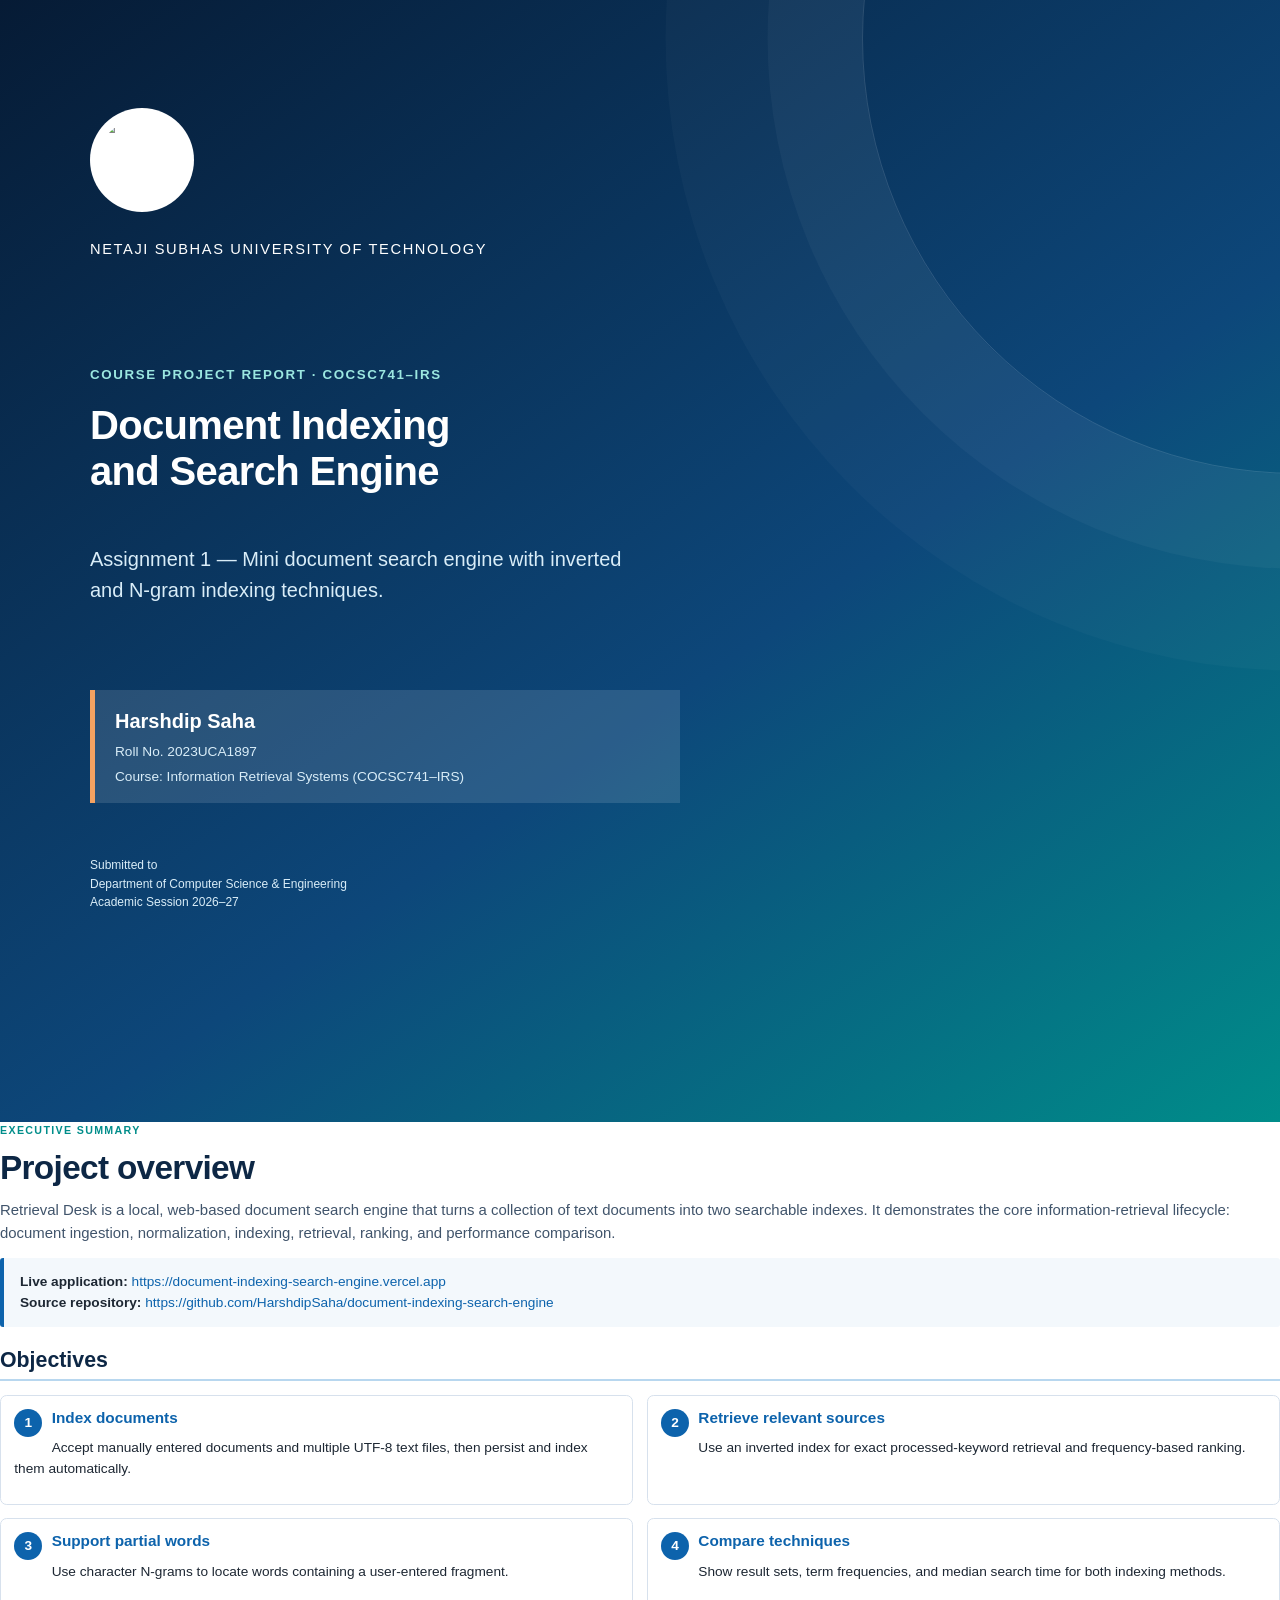
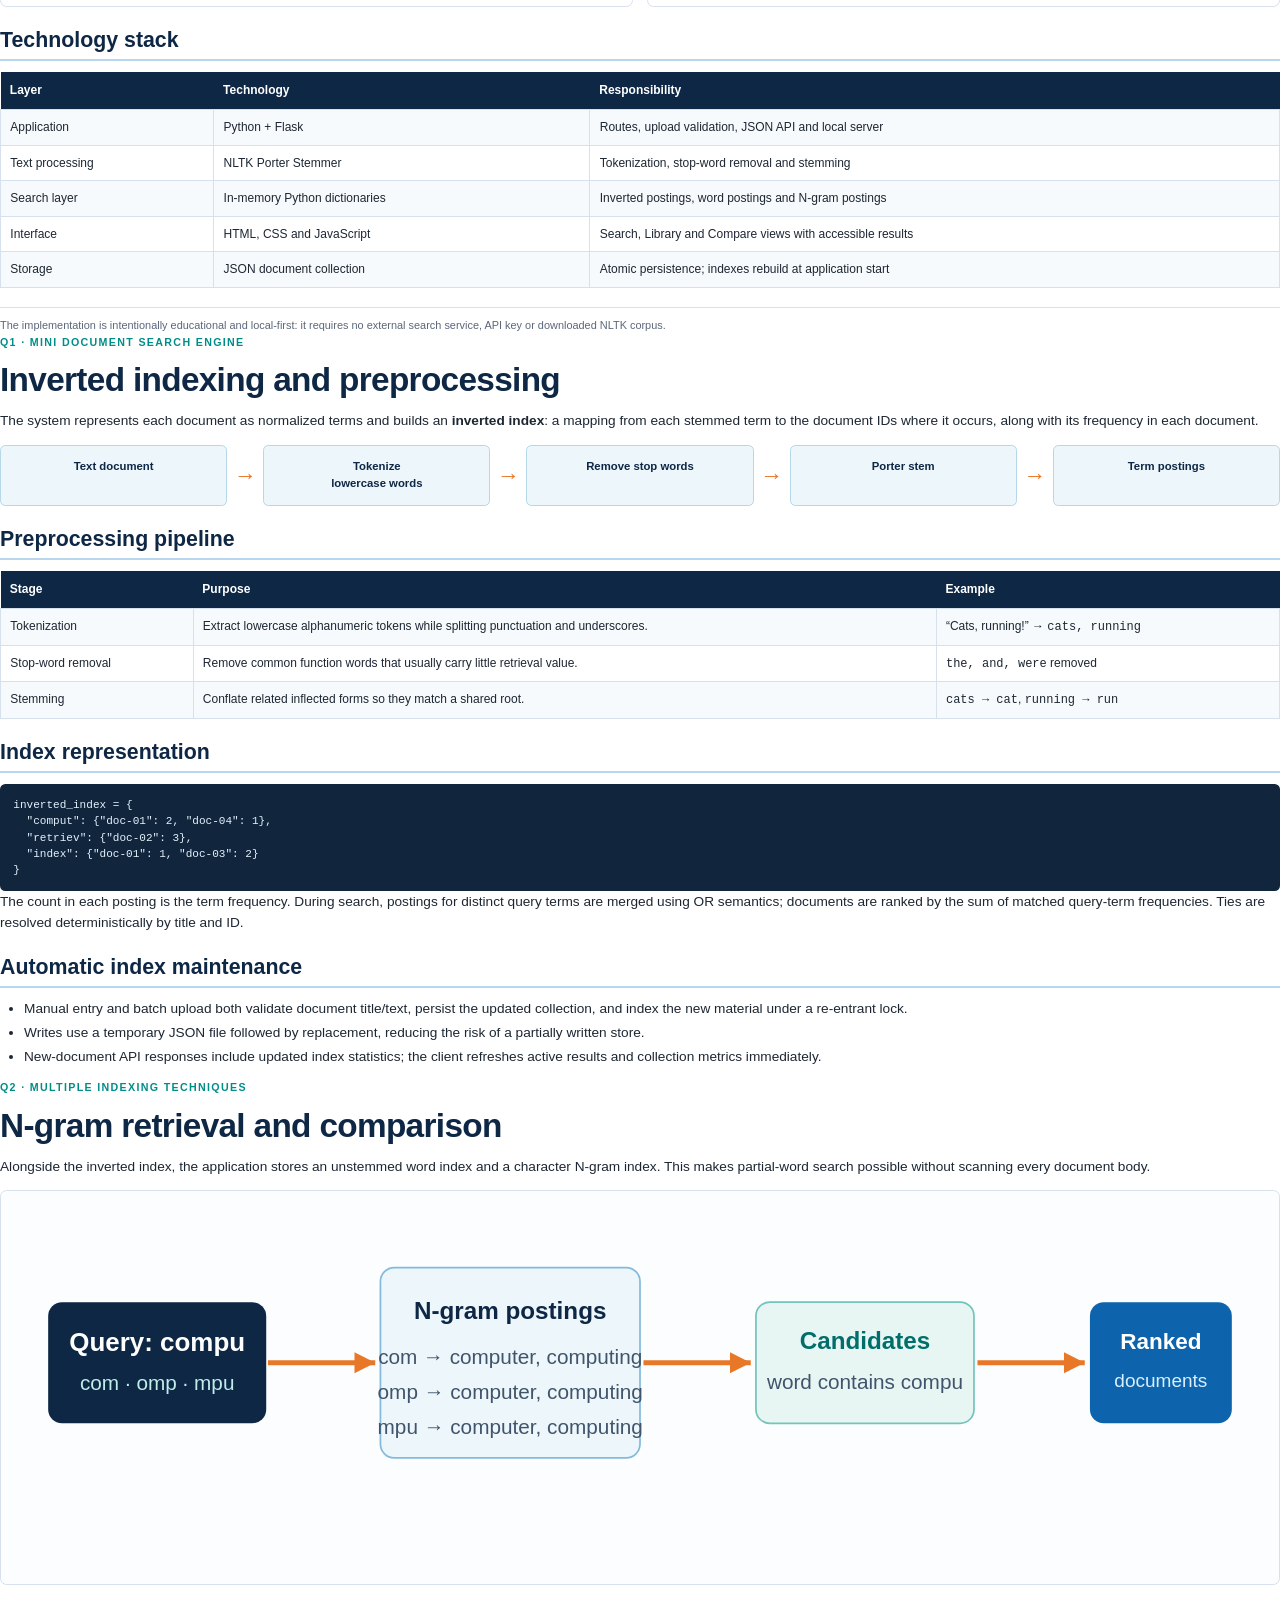
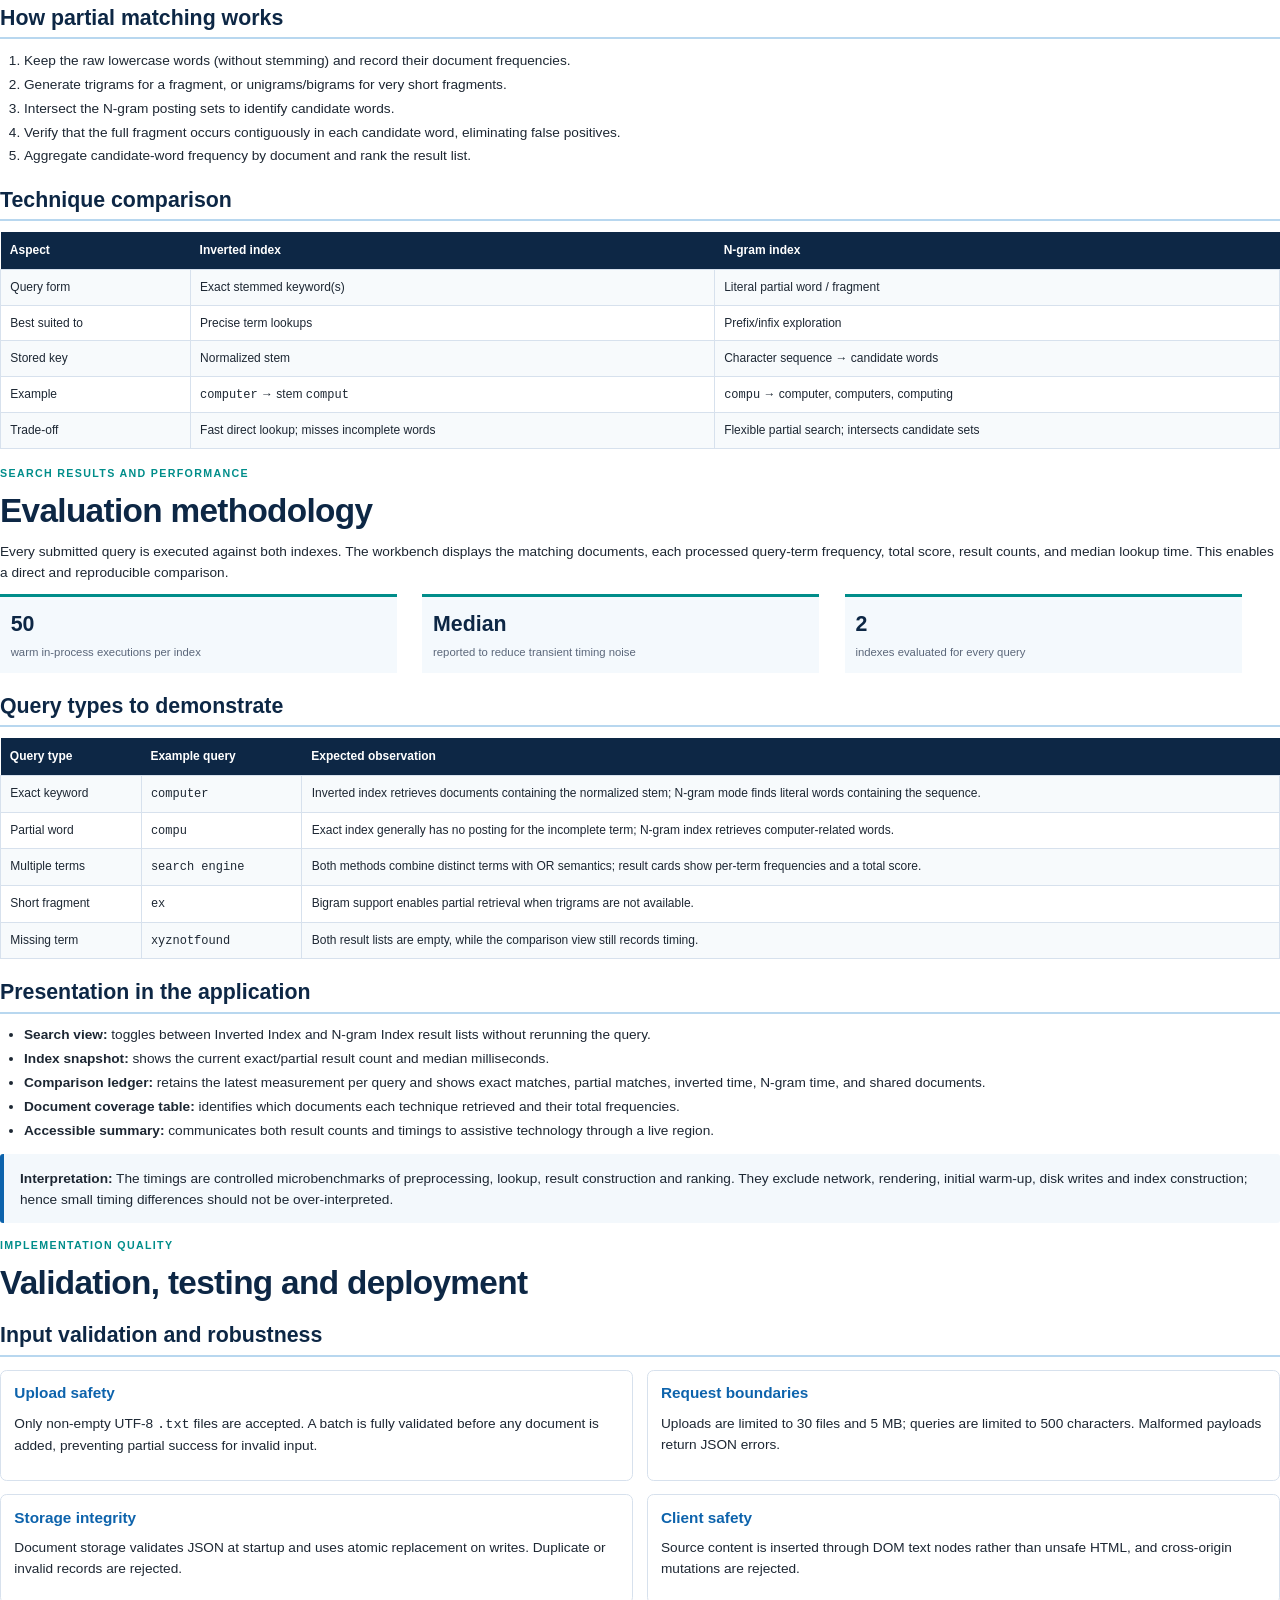
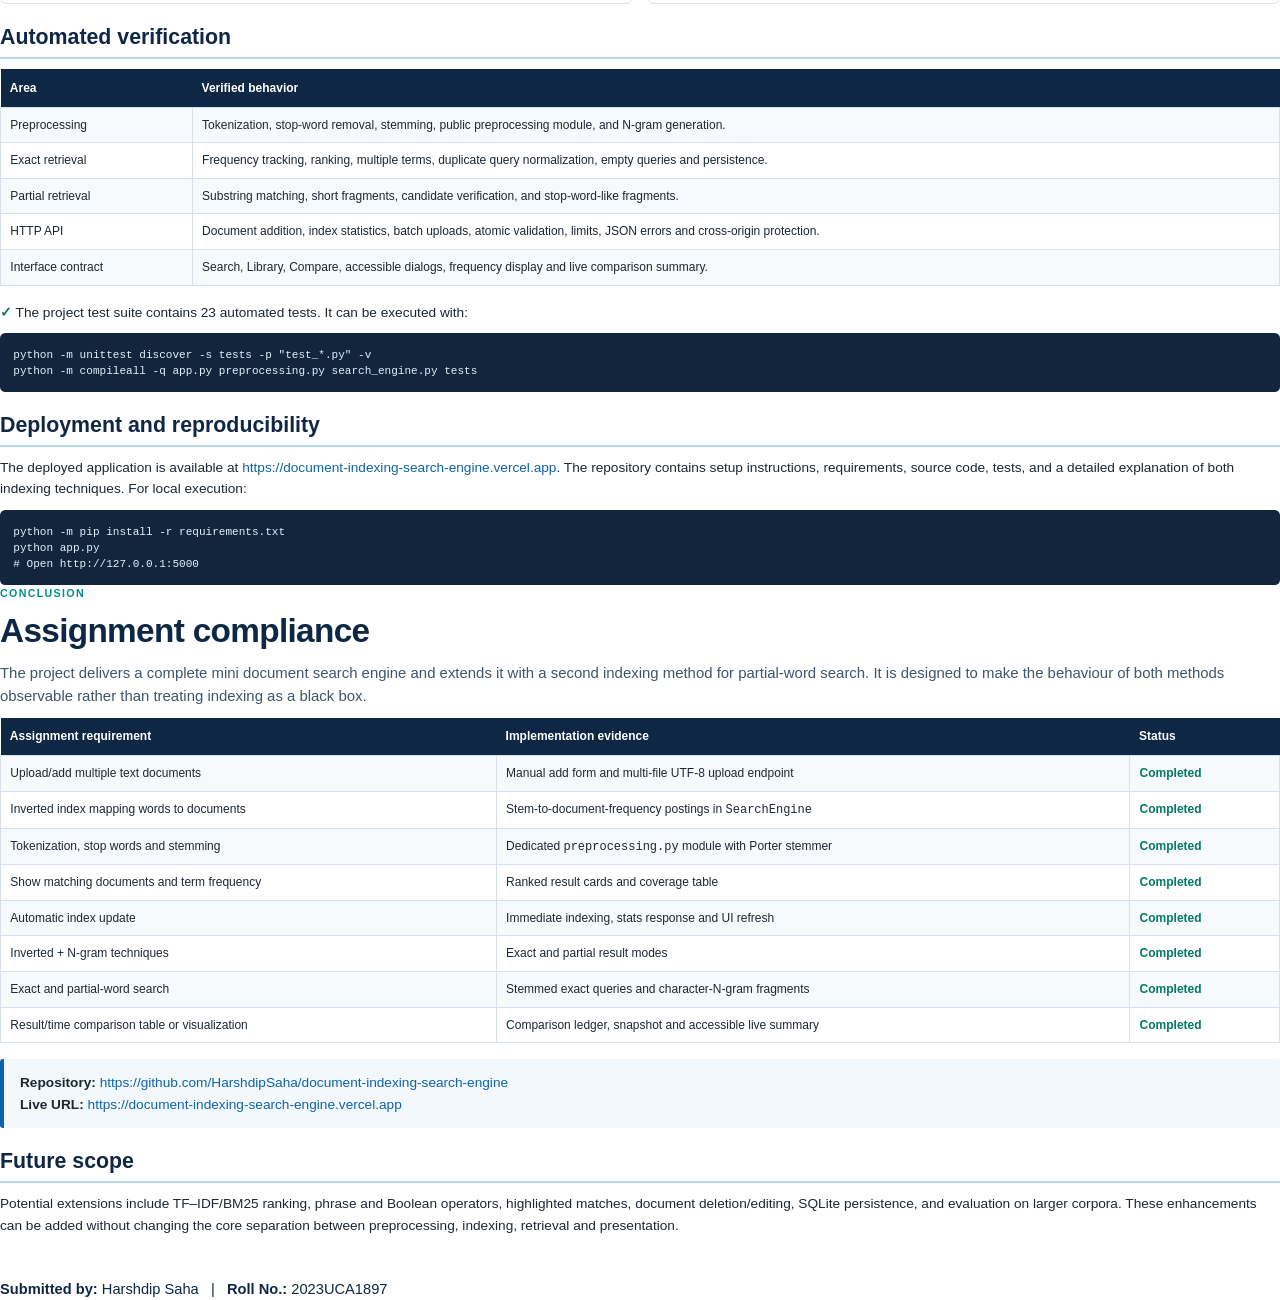
==== reports/assignment_1_report.html @ c63e327a "docs: add Assignment 1 submission report" ====
<!doctype html>
<html lang="en">
<head>
  <meta charset="utf-8">
  <title>Assignment 1 — Document Indexing and Search Engine</title>
  <style>
    @page { size: A4; margin: 17mm 16mm 16mm; @bottom-center { content: "COCSC741 — Information Retrieval Systems   |   " counter(page); color: #5b677a; font: 8pt Arial, sans-serif; } }
    @page cover { margin: 0; @bottom-center { content: "Netaji Subhas University of Technology"; color: white; font: 8pt Arial, sans-serif; } }
    :root { --navy:#0d2745; --blue:#0d63ac; --teal:#008d8a; --ink:#1d2733; --muted:#5b677a; --line:#d7e1ed; --pale:#f3f8fc; --accent:#e87828; }
    * { box-sizing:border-box; }
    body { color:var(--ink); font:10.25pt/1.55 Arial, Helvetica, sans-serif; margin:0; }
    h1,h2,h3 { color:var(--navy); line-height:1.15; margin:0 0 8pt; }
    h1 { font-size:25pt; letter-spacing:-.5pt; } h2 { font-size:16pt; margin-top:16pt; border-bottom:2px solid #b8d7ef; padding-bottom:5pt; } h3 { font-size:11.5pt; margin-top:11pt; }
    p { margin:0 0 8pt; } ul,ol { margin:4pt 0 9pt 18pt; padding:0; } li { margin:2pt 0; }
    .cover { page:cover; height:1122px; padding:0; background:linear-gradient(145deg,#061b35 0%,#0d477a 58%,#008d8a 100%); color:white; position:relative; overflow:hidden; }
    .cover:after { content:""; position:absolute; width:230mm; height:230mm; right:-120mm; top:-105mm; border:1px solid rgba(255,255,255,.14); border-radius:50%; box-shadow:0 0 0 25mm rgba(255,255,255,.035),0 0 0 52mm rgba(255,255,255,.025); }
    .cover-logo { width:104px; height:104px; object-fit:contain; background:white; padding:9px; border-radius:50%; position:absolute; top:108px; left:90px; z-index:1; }
    .inst { font-size:11pt; letter-spacing:1.2pt; position:absolute; top:238px; left:90px; z-index:1; }
    .cover-kicker { color:#9be7e0; font-weight:bold; letter-spacing:1.2pt; font-size:10pt; position:absolute; top:365px; left:90px; z-index:1; }
    .cover h1 { color:white; font-size:30pt; max-width:560px; position:absolute; top:402px; left:90px; z-index:1; }
    .cover .sub { font-size:15pt; color:#d9edf8; max-width:560px; position:absolute; top:544px; left:90px; z-index:1; }
    .student { position:absolute; top:690px; left:90px; width:590px; padding:12pt 15pt; background:rgba(255,255,255,.12); border-left:4pt solid #f4a261; z-index:1; }
    .student strong { display:block; font-size:15pt; } .student span { display:block; margin-top:3pt; color:#d9edf8; }
    .meta { position:absolute; top:856px; left:90px; color:#d9edf8; font-size:9pt; z-index:1; }
    .page-break { break-before:page; }
    .lead { font-size:11.2pt; color:#40546b; } .tag { color:var(--teal); font-size:8pt; font-weight:bold; letter-spacing:1pt; text-transform:uppercase; }
    .callout { background:var(--pale); border-left:4px solid var(--blue); border-radius:3px; padding:10pt 12pt; margin:10pt 0; }
    .grid { display:grid; grid-template-columns:repeat(2,1fr); gap:10pt; margin:10pt 0; }
    .card { border:1px solid var(--line); border-radius:5pt; padding:10pt; background:#fff; }
    .card h3 { margin-top:0; color:var(--blue); } .num { float:left; color:#fff; background:var(--blue); width:21pt; height:21pt; text-align:center; border-radius:50%; font-weight:bold; margin:0 7pt 3pt 0; line-height:21pt; }
    table { width:100%; border-collapse:collapse; margin:8pt 0 12pt; font-size:9pt; } th { background:var(--navy); color:white; padding:7pt; text-align:left; } td { padding:6pt 7pt; border:1px solid var(--line); vertical-align:top; } tr:nth-child(even) td { background:#f7fafc; }
    .flow { display:flex; align-items:stretch; gap:5pt; margin:10pt 0 14pt; font-size:8.5pt; text-align:center; } .flow .node { flex:1; background:#edf6fb; border:1px solid #b6d7e8; border-radius:4pt; padding:9pt 5pt; color:var(--navy); font-weight:bold; } .flow .arrow { align-self:center; color:var(--accent); font-size:17pt; font-weight:bold; }
    .diagram { border:1px solid var(--line); background:#fbfdff; border-radius:5pt; padding:12pt; margin:10pt 0; }
    .code { font:8.3pt/1.45 "Courier New", monospace; background:#11253d; color:#e4f1fc; border-radius:4pt; padding:10pt; white-space:pre-wrap; }
    .metric { display:inline-block; width:31%; margin-right:2%; vertical-align:top; background:#f4f9fd; border-top:3px solid var(--teal); padding:8pt; min-height:48pt; } .metric strong { display:block; color:var(--navy); font-size:16pt; } .metric span { color:var(--muted); font-size:8.5pt; }
    .link { color:var(--blue); overflow-wrap:anywhere; } .small { font-size:8.4pt; color:var(--muted); }
    .check { color:#007b65; font-weight:bold; } .footer-note { margin-top:14pt; padding-top:7pt; border-top:1px solid var(--line); font-size:8.2pt; color:var(--muted); }
  </style>
</head>
<body>
  <section class="cover">
    <img class="cover-logo" src="file:///H:/btp1/BTP-Report/assets/NSUT_logo.png" alt="NSUT logo">
    <div class="inst">NETAJI SUBHAS UNIVERSITY OF TECHNOLOGY</div>
    <div class="cover-kicker">COURSE PROJECT REPORT · COCSC741–IRS</div>
    <h1>Document Indexing<br>and Search Engine</h1>
    <p class="sub">Assignment 1 — Mini document search engine with inverted and N-gram indexing techniques.</p>
    <div class="student"><strong>Harshdip Saha</strong><span>Roll No. 2023UCA1897</span><span>Course: Information Retrieval Systems (COCSC741–IRS)</span></div>
    <div class="meta">Submitted to<br>Department of Computer Science & Engineering<br>Academic Session 2026–27</div>
  </section>

  <section class="page-break">
    <p class="tag">Executive summary</p><h1>Project overview</h1>
    <p class="lead">Retrieval Desk is a local, web-based document search engine that turns a collection of text documents into two searchable indexes. It demonstrates the core information-retrieval lifecycle: document ingestion, normalization, indexing, retrieval, ranking, and performance comparison.</p>
    <div class="callout"><strong>Live application:</strong> <span class="link">https://document-indexing-search-engine.vercel.app</span><br><strong>Source repository:</strong> <span class="link">https://github.com/HarshdipSaha/document-indexing-search-engine</span></div>
    <h2>Objectives</h2>
    <div class="grid"><div class="card"><span class="num">1</span><h3>Index documents</h3><p>Accept manually entered documents and multiple UTF-8 text files, then persist and index them automatically.</p></div><div class="card"><span class="num">2</span><h3>Retrieve relevant sources</h3><p>Use an inverted index for exact processed-keyword retrieval and frequency-based ranking.</p></div><div class="card"><span class="num">3</span><h3>Support partial words</h3><p>Use character N-grams to locate words containing a user-entered fragment.</p></div><div class="card"><span class="num">4</span><h3>Compare techniques</h3><p>Show result sets, term frequencies, and median search time for both indexing methods.</p></div></div>
    <h2>Technology stack</h2>
    <table><tr><th>Layer</th><th>Technology</th><th>Responsibility</th></tr><tr><td>Application</td><td>Python + Flask</td><td>Routes, upload validation, JSON API and local server</td></tr><tr><td>Text processing</td><td>NLTK Porter Stemmer</td><td>Tokenization, stop-word removal and stemming</td></tr><tr><td>Search layer</td><td>In-memory Python dictionaries</td><td>Inverted postings, word postings and N-gram postings</td></tr><tr><td>Interface</td><td>HTML, CSS and JavaScript</td><td>Search, Library and Compare views with accessible results</td></tr><tr><td>Storage</td><td>JSON document collection</td><td>Atomic persistence; indexes rebuild at application start</td></tr></table>
    <div class="footer-note">The implementation is intentionally educational and local-first: it requires no external search service, API key or downloaded NLTK corpus.</div>
  </section>

  <section class="page-break">
    <p class="tag">Q1 · Mini Document Search Engine</p><h1>Inverted indexing and preprocessing</h1>
    <p>The system represents each document as normalized terms and builds an <strong>inverted index</strong>: a mapping from each stemmed term to the document IDs where it occurs, along with its frequency in each document.</p>
    <div class="flow"><div class="node">Text document</div><div class="arrow">→</div><div class="node">Tokenize<br>lowercase words</div><div class="arrow">→</div><div class="node">Remove stop words</div><div class="arrow">→</div><div class="node">Porter stem</div><div class="arrow">→</div><div class="node">Term postings</div></div>
    <h2>Preprocessing pipeline</h2>
    <table><tr><th>Stage</th><th>Purpose</th><th>Example</th></tr><tr><td>Tokenization</td><td>Extract lowercase alphanumeric tokens while splitting punctuation and underscores.</td><td>“Cats, running!” → <code>cats, running</code></td></tr><tr><td>Stop-word removal</td><td>Remove common function words that usually carry little retrieval value.</td><td><code>the, and, were</code> removed</td></tr><tr><td>Stemming</td><td>Conflate related inflected forms so they match a shared root.</td><td><code>cats → cat</code>, <code>running → run</code></td></tr></table>
    <h2>Index representation</h2>
    <div class="code">inverted_index = {
  "comput": {"doc-01": 2, "doc-04": 1},
  "retriev": {"doc-02": 3},
  "index": {"doc-01": 1, "doc-03": 2}
}</div>
    <p>The count in each posting is the term frequency. During search, postings for distinct query terms are merged using OR semantics; documents are ranked by the sum of matched query-term frequencies. Ties are resolved deterministically by title and ID.</p>
    <h2>Automatic index maintenance</h2>
    <ul><li>Manual entry and batch upload both validate document title/text, persist the updated collection, and index the new material under a re-entrant lock.</li><li>Writes use a temporary JSON file followed by replacement, reducing the risk of a partially written store.</li><li>New-document API responses include updated index statistics; the client refreshes active results and collection metrics immediately.</li></ul>
  </section>

  <section class="page-break">
    <p class="tag">Q2 · Multiple indexing techniques</p><h1>N-gram retrieval and comparison</h1>
    <p>Alongside the inverted index, the application stores an unstemmed word index and a character N-gram index. This makes partial-word search possible without scanning every document body.</p>
    <div class="diagram"><svg viewBox="0 0 720 205" width="100%" aria-label="N-gram index diagram"><rect x="18" y="55" width="126" height="70" rx="8" fill="#0d2745"/><text x="81" y="83" fill="white" text-anchor="middle" font-family="Arial" font-size="15" font-weight="bold">Query: compu</text><text x="81" y="106" fill="#bfeee9" text-anchor="middle" font-family="Arial" font-size="12">com · omp · mpu</text><path d="M145 90 H207" stroke="#e87828" stroke-width="3"/><polygon points="207,90 195,84 195,96" fill="#e87828"/><rect x="210" y="35" width="150" height="110" rx="8" fill="#edf6fb" stroke="#84badb"/><text x="285" y="65" fill="#0d2745" text-anchor="middle" font-family="Arial" font-size="14" font-weight="bold">N-gram postings</text><text x="285" y="91" fill="#40546b" text-anchor="middle" font-family="Arial" font-size="12">com → computer, computing</text><text x="285" y="111" fill="#40546b" text-anchor="middle" font-family="Arial" font-size="12">omp → computer, computing</text><text x="285" y="131" fill="#40546b" text-anchor="middle" font-family="Arial" font-size="12">mpu → computer, computing</text><path d="M362 90 H424" stroke="#e87828" stroke-width="3"/><polygon points="424,90 412,84 412,96" fill="#e87828"/><rect x="427" y="55" width="126" height="70" rx="8" fill="#e8f6f3" stroke="#74c4bb"/><text x="490" y="82" fill="#006f6c" text-anchor="middle" font-family="Arial" font-size="14" font-weight="bold">Candidates</text><text x="490" y="105" fill="#40546b" text-anchor="middle" font-family="Arial" font-size="12">word contains compu</text><path d="M555 90 H617" stroke="#e87828" stroke-width="3"/><polygon points="617,90 605,84 605,96" fill="#e87828"/><rect x="620" y="55" width="82" height="70" rx="8" fill="#0d63ac"/><text x="661" y="82" fill="white" text-anchor="middle" font-family="Arial" font-size="13" font-weight="bold">Ranked</text><text x="661" y="104" fill="#d8efff" text-anchor="middle" font-family="Arial" font-size="11">documents</text></svg></div>
    <h2>How partial matching works</h2>
    <ol><li>Keep the raw lowercase words (without stemming) and record their document frequencies.</li><li>Generate trigrams for a fragment, or unigrams/bigrams for very short fragments.</li><li>Intersect the N-gram posting sets to identify candidate words.</li><li>Verify that the full fragment occurs contiguously in each candidate word, eliminating false positives.</li><li>Aggregate candidate-word frequency by document and rank the result list.</li></ol>
    <h2>Technique comparison</h2>
    <table><tr><th>Aspect</th><th>Inverted index</th><th>N-gram index</th></tr><tr><td>Query form</td><td>Exact stemmed keyword(s)</td><td>Literal partial word / fragment</td></tr><tr><td>Best suited to</td><td>Precise term lookups</td><td>Prefix/infix exploration</td></tr><tr><td>Stored key</td><td>Normalized stem</td><td>Character sequence → candidate words</td></tr><tr><td>Example</td><td><code>computer</code> → stem <code>comput</code></td><td><code>compu</code> → computer, computers, computing</td></tr><tr><td>Trade-off</td><td>Fast direct lookup; misses incomplete words</td><td>Flexible partial search; intersects candidate sets</td></tr></table>
  </section>

  <section class="page-break">
    <p class="tag">Search results and performance</p><h1>Evaluation methodology</h1>
    <p>Every submitted query is executed against both indexes. The workbench displays the matching documents, each processed query-term frequency, total score, result counts, and median lookup time. This enables a direct and reproducible comparison.</p>
    <div class="metric"><strong>50</strong><span>warm in-process executions per index</span></div><div class="metric"><strong>Median</strong><span>reported to reduce transient timing noise</span></div><div class="metric"><strong>2</strong><span>indexes evaluated for every query</span></div>
    <h2>Query types to demonstrate</h2>
    <table><tr><th>Query type</th><th>Example query</th><th>Expected observation</th></tr><tr><td>Exact keyword</td><td><code>computer</code></td><td>Inverted index retrieves documents containing the normalized stem; N-gram mode finds literal words containing the sequence.</td></tr><tr><td>Partial word</td><td><code>compu</code></td><td>Exact index generally has no posting for the incomplete term; N-gram index retrieves computer-related words.</td></tr><tr><td>Multiple terms</td><td><code>search engine</code></td><td>Both methods combine distinct terms with OR semantics; result cards show per-term frequencies and a total score.</td></tr><tr><td>Short fragment</td><td><code>ex</code></td><td>Bigram support enables partial retrieval when trigrams are not available.</td></tr><tr><td>Missing term</td><td><code>xyznotfound</code></td><td>Both result lists are empty, while the comparison view still records timing.</td></tr></table>
    <h2>Presentation in the application</h2>
    <ul><li><strong>Search view:</strong> toggles between Inverted Index and N-gram Index result lists without rerunning the query.</li><li><strong>Index snapshot:</strong> shows the current exact/partial result count and median milliseconds.</li><li><strong>Comparison ledger:</strong> retains the latest measurement per query and shows exact matches, partial matches, inverted time, N-gram time, and shared documents.</li><li><strong>Document coverage table:</strong> identifies which documents each technique retrieved and their total frequencies.</li><li><strong>Accessible summary:</strong> communicates both result counts and timings to assistive technology through a live region.</li></ul>
    <div class="callout"><strong>Interpretation:</strong> The timings are controlled microbenchmarks of preprocessing, lookup, result construction and ranking. They exclude network, rendering, initial warm-up, disk writes and index construction; hence small timing differences should not be over-interpreted.</div>
  </section>

  <section class="page-break">
    <p class="tag">Implementation quality</p><h1>Validation, testing and deployment</h1>
    <h2>Input validation and robustness</h2>
    <div class="grid"><div class="card"><h3>Upload safety</h3><p>Only non-empty UTF-8 <code>.txt</code> files are accepted. A batch is fully validated before any document is added, preventing partial success for invalid input.</p></div><div class="card"><h3>Request boundaries</h3><p>Uploads are limited to 30 files and 5 MB; queries are limited to 500 characters. Malformed payloads return JSON errors.</p></div><div class="card"><h3>Storage integrity</h3><p>Document storage validates JSON at startup and uses atomic replacement on writes. Duplicate or invalid records are rejected.</p></div><div class="card"><h3>Client safety</h3><p>Source content is inserted through DOM text nodes rather than unsafe HTML, and cross-origin mutations are rejected.</p></div></div>
    <h2>Automated verification</h2>
    <table><tr><th>Area</th><th>Verified behavior</th></tr><tr><td>Preprocessing</td><td>Tokenization, stop-word removal, stemming, public preprocessing module, and N-gram generation.</td></tr><tr><td>Exact retrieval</td><td>Frequency tracking, ranking, multiple terms, duplicate query normalization, empty queries and persistence.</td></tr><tr><td>Partial retrieval</td><td>Substring matching, short fragments, candidate verification, and stop-word-like fragments.</td></tr><tr><td>HTTP API</td><td>Document addition, index statistics, batch uploads, atomic validation, limits, JSON errors and cross-origin protection.</td></tr><tr><td>Interface contract</td><td>Search, Library, Compare, accessible dialogs, frequency display and live comparison summary.</td></tr></table>
    <p><span class="check">✓</span> The project test suite contains 23 automated tests. It can be executed with:</p>
    <div class="code">python -m unittest discover -s tests -p "test_*.py" -v
python -m compileall -q app.py preprocessing.py search_engine.py tests</div>
    <h2>Deployment and reproducibility</h2>
    <p>The deployed application is available at <span class="link">https://document-indexing-search-engine.vercel.app</span>. The repository contains setup instructions, requirements, source code, tests, and a detailed explanation of both indexing techniques. For local execution:</p>
    <div class="code">python -m pip install -r requirements.txt
python app.py
# Open http://127.0.0.1:5000</div>
  </section>

  <section class="page-break">
    <p class="tag">Conclusion</p><h1>Assignment compliance</h1>
    <p class="lead">The project delivers a complete mini document search engine and extends it with a second indexing method for partial-word search. It is designed to make the behaviour of both methods observable rather than treating indexing as a black box.</p>
    <table><tr><th>Assignment requirement</th><th>Implementation evidence</th><th>Status</th></tr><tr><td>Upload/add multiple text documents</td><td>Manual add form and multi-file UTF-8 upload endpoint</td><td class="check">Completed</td></tr><tr><td>Inverted index mapping words to documents</td><td>Stem-to-document-frequency postings in <code>SearchEngine</code></td><td class="check">Completed</td></tr><tr><td>Tokenization, stop words and stemming</td><td>Dedicated <code>preprocessing.py</code> module with Porter stemmer</td><td class="check">Completed</td></tr><tr><td>Show matching documents and term frequency</td><td>Ranked result cards and coverage table</td><td class="check">Completed</td></tr><tr><td>Automatic index update</td><td>Immediate indexing, stats response and UI refresh</td><td class="check">Completed</td></tr><tr><td>Inverted + N-gram techniques</td><td>Exact and partial result modes</td><td class="check">Completed</td></tr><tr><td>Exact and partial-word search</td><td>Stemmed exact queries and character-N-gram fragments</td><td class="check">Completed</td></tr><tr><td>Result/time comparison table or visualization</td><td>Comparison ledger, snapshot and accessible live summary</td><td class="check">Completed</td></tr></table>
    <div class="callout"><strong>Repository:</strong> <span class="link">https://github.com/HarshdipSaha/document-indexing-search-engine</span><br><strong>Live URL:</strong> <span class="link">https://document-indexing-search-engine.vercel.app</span></div>
    <h2>Future scope</h2><p>Potential extensions include TF–IDF/BM25 ranking, phrase and Boolean operators, highlighted matches, document deletion/editing, SQLite persistence, and evaluation on larger corpora. These enhancements can be added without changing the core separation between preprocessing, indexing, retrieval and presentation.</p>
    <p style="margin-top:32pt; font-size:11pt; color:var(--navy);"><strong>Submitted by:</strong> Harshdip Saha &nbsp; | &nbsp; <strong>Roll No.:</strong> 2023UCA1897</p>
  </section>
</body>
</html>
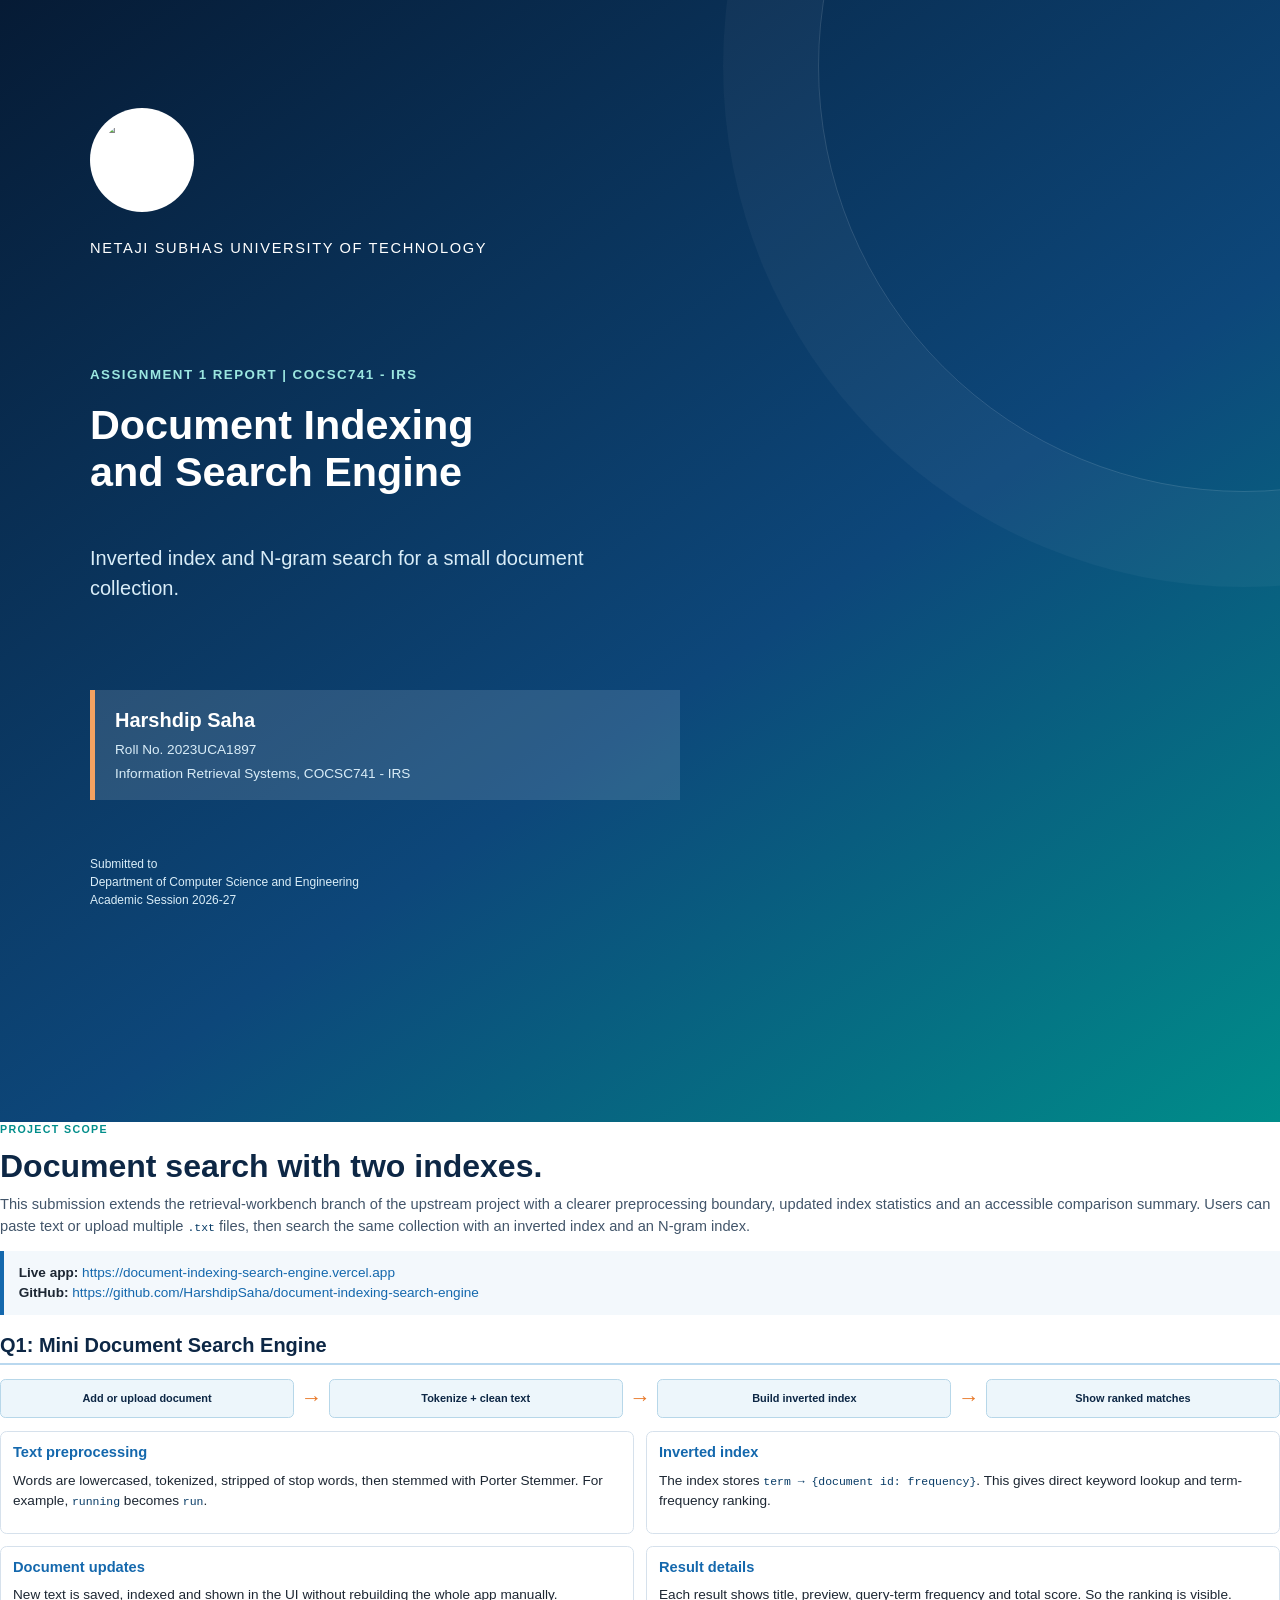
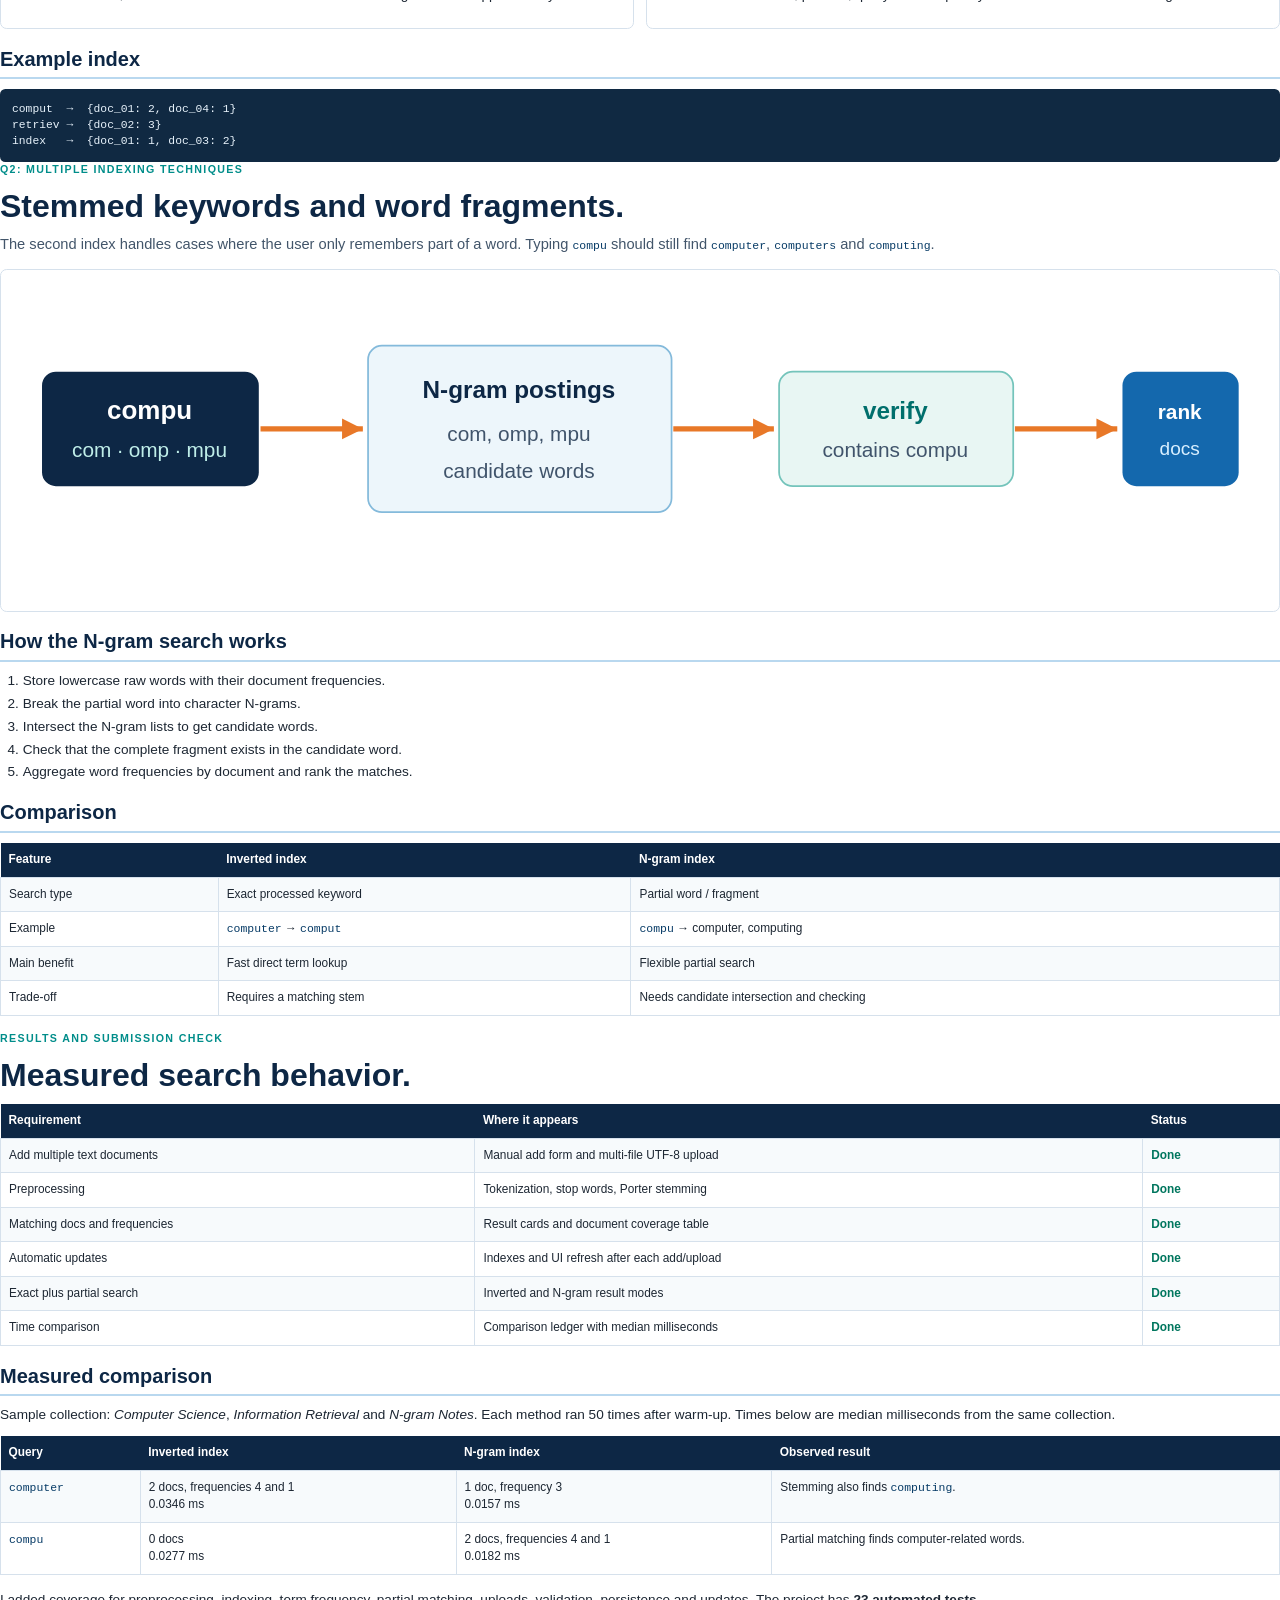
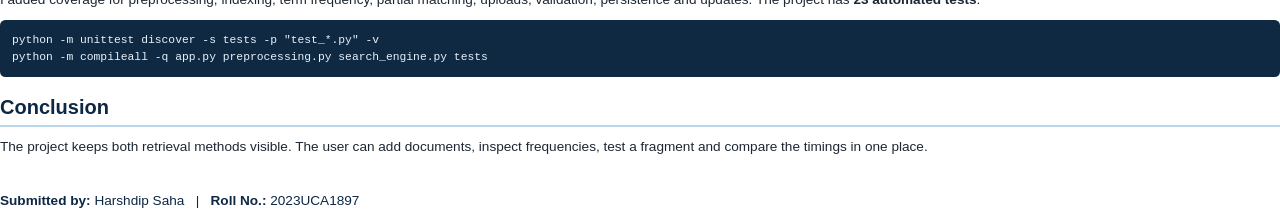
==== commit ac455f47: "docs: condense assignment report voice" ====
--- a/reports/assignment_1_report.html
+++ b/reports/assignment_1_report.html
@@ -1,125 +1,58 @@
 <!doctype html>
 <html lang="en">
 <head>
-  <meta charset="utf-8">
-  <title>Assignment 1 — Document Indexing and Search Engine</title>
-  <style>
-    @page { size: A4; margin: 17mm 16mm 16mm; @bottom-center { content: "COCSC741 — Information Retrieval Systems   |   " counter(page); color: #5b677a; font: 8pt Arial, sans-serif; } }
-    @page cover { margin: 0; @bottom-center { content: "Netaji Subhas University of Technology"; color: white; font: 8pt Arial, sans-serif; } }
-    :root { --navy:#0d2745; --blue:#0d63ac; --teal:#008d8a; --ink:#1d2733; --muted:#5b677a; --line:#d7e1ed; --pale:#f3f8fc; --accent:#e87828; }
-    * { box-sizing:border-box; }
-    body { color:var(--ink); font:10.25pt/1.55 Arial, Helvetica, sans-serif; margin:0; }
-    h1,h2,h3 { color:var(--navy); line-height:1.15; margin:0 0 8pt; }
-    h1 { font-size:25pt; letter-spacing:-.5pt; } h2 { font-size:16pt; margin-top:16pt; border-bottom:2px solid #b8d7ef; padding-bottom:5pt; } h3 { font-size:11.5pt; margin-top:11pt; }
-    p { margin:0 0 8pt; } ul,ol { margin:4pt 0 9pt 18pt; padding:0; } li { margin:2pt 0; }
-    .cover { page:cover; height:1122px; padding:0; background:linear-gradient(145deg,#061b35 0%,#0d477a 58%,#008d8a 100%); color:white; position:relative; overflow:hidden; }
-    .cover:after { content:""; position:absolute; width:230mm; height:230mm; right:-120mm; top:-105mm; border:1px solid rgba(255,255,255,.14); border-radius:50%; box-shadow:0 0 0 25mm rgba(255,255,255,.035),0 0 0 52mm rgba(255,255,255,.025); }
-    .cover-logo { width:104px; height:104px; object-fit:contain; background:white; padding:9px; border-radius:50%; position:absolute; top:108px; left:90px; z-index:1; }
-    .inst { font-size:11pt; letter-spacing:1.2pt; position:absolute; top:238px; left:90px; z-index:1; }
-    .cover-kicker { color:#9be7e0; font-weight:bold; letter-spacing:1.2pt; font-size:10pt; position:absolute; top:365px; left:90px; z-index:1; }
-    .cover h1 { color:white; font-size:30pt; max-width:560px; position:absolute; top:402px; left:90px; z-index:1; }
-    .cover .sub { font-size:15pt; color:#d9edf8; max-width:560px; position:absolute; top:544px; left:90px; z-index:1; }
-    .student { position:absolute; top:690px; left:90px; width:590px; padding:12pt 15pt; background:rgba(255,255,255,.12); border-left:4pt solid #f4a261; z-index:1; }
-    .student strong { display:block; font-size:15pt; } .student span { display:block; margin-top:3pt; color:#d9edf8; }
-    .meta { position:absolute; top:856px; left:90px; color:#d9edf8; font-size:9pt; z-index:1; }
-    .page-break { break-before:page; }
-    .lead { font-size:11.2pt; color:#40546b; } .tag { color:var(--teal); font-size:8pt; font-weight:bold; letter-spacing:1pt; text-transform:uppercase; }
-    .callout { background:var(--pale); border-left:4px solid var(--blue); border-radius:3px; padding:10pt 12pt; margin:10pt 0; }
-    .grid { display:grid; grid-template-columns:repeat(2,1fr); gap:10pt; margin:10pt 0; }
-    .card { border:1px solid var(--line); border-radius:5pt; padding:10pt; background:#fff; }
-    .card h3 { margin-top:0; color:var(--blue); } .num { float:left; color:#fff; background:var(--blue); width:21pt; height:21pt; text-align:center; border-radius:50%; font-weight:bold; margin:0 7pt 3pt 0; line-height:21pt; }
-    table { width:100%; border-collapse:collapse; margin:8pt 0 12pt; font-size:9pt; } th { background:var(--navy); color:white; padding:7pt; text-align:left; } td { padding:6pt 7pt; border:1px solid var(--line); vertical-align:top; } tr:nth-child(even) td { background:#f7fafc; }
-    .flow { display:flex; align-items:stretch; gap:5pt; margin:10pt 0 14pt; font-size:8.5pt; text-align:center; } .flow .node { flex:1; background:#edf6fb; border:1px solid #b6d7e8; border-radius:4pt; padding:9pt 5pt; color:var(--navy); font-weight:bold; } .flow .arrow { align-self:center; color:var(--accent); font-size:17pt; font-weight:bold; }
-    .diagram { border:1px solid var(--line); background:#fbfdff; border-radius:5pt; padding:12pt; margin:10pt 0; }
-    .code { font:8.3pt/1.45 "Courier New", monospace; background:#11253d; color:#e4f1fc; border-radius:4pt; padding:10pt; white-space:pre-wrap; }
-    .metric { display:inline-block; width:31%; margin-right:2%; vertical-align:top; background:#f4f9fd; border-top:3px solid var(--teal); padding:8pt; min-height:48pt; } .metric strong { display:block; color:var(--navy); font-size:16pt; } .metric span { color:var(--muted); font-size:8.5pt; }
-    .link { color:var(--blue); overflow-wrap:anywhere; } .small { font-size:8.4pt; color:var(--muted); }
-    .check { color:#007b65; font-weight:bold; } .footer-note { margin-top:14pt; padding-top:7pt; border-top:1px solid var(--line); font-size:8.2pt; color:var(--muted); }
-  </style>
+<meta charset="utf-8">
+<title>Assignment 1 Report</title>
+<style>
+@page { size:A4; margin:17mm 16mm; @bottom-center { content:"COCSC741 - IRS  |  " counter(page); font:8pt Arial; color:#607080; } }
+@page cover { margin:0; @bottom-center { content:"Netaji Subhas University of Technology"; font:8pt Arial; color:white; } }
+:root{--navy:#0d2745;--blue:#1468ad;--teal:#008d8a;--pale:#f3f8fc;--line:#d6e1ec;--muted:#586779;--orange:#e87828}
+*{box-sizing:border-box} body{margin:0;color:#1d2733;font:10.2pt/1.48 Arial,Helvetica,sans-serif} h1,h2,h3{color:var(--navy);line-height:1.14;margin:0 0 7pt}h1{font-size:24pt}h2{font-size:15pt;border-bottom:2px solid #b9d8ef;padding-bottom:5pt;margin-top:14pt}h3{font-size:11pt;margin-top:0}p{margin:0 0 8pt}ul,ol{margin:5pt 0 8pt 17pt;padding:0}li{margin:2pt 0}code{font:8.6pt "Courier New",monospace;color:#073b66}.page{break-before:page}.tag{font-size:8pt;font-weight:bold;letter-spacing:1pt;color:var(--teal);text-transform:uppercase}.lead{color:#42556a;font-size:11pt}.callout{margin:10pt 0;padding:9pt 11pt;border-left:4px solid var(--blue);background:var(--pale)}.grid{display:grid;grid-template-columns:1fr 1fr;gap:9pt;margin:10pt 0}.card{padding:9pt;border:1px solid var(--line);border-radius:5pt}.card h3{color:var(--blue)}table{width:100%;border-collapse:collapse;margin:8pt 0 11pt;font-size:8.9pt}th{padding:6pt;background:var(--navy);color:#fff;text-align:left}td{padding:6pt;border:1px solid var(--line);vertical-align:top}tr:nth-child(even) td{background:#f7fafc}.flow{display:flex;align-items:stretch;gap:5pt;margin:10pt 0;font-size:8.2pt;text-align:center}.node{flex:1;padding:8pt 4pt;border:1px solid #b7d7e9;border-radius:4pt;background:#edf6fb;color:var(--navy);font-weight:bold}.arrow{align-self:center;color:var(--orange);font-size:16pt}.code{padding:9pt;border-radius:4pt;background:#102942;color:#e7f2fb;font:8.5pt/1.45 "Courier New",monospace;white-space:pre-wrap}.link{color:var(--blue);overflow-wrap:anywhere}.small{font-size:8.4pt;color:var(--muted)}.ok{color:#00765e;font-weight:bold}
+.cover{page:cover;height:1122px;position:relative;overflow:hidden;background:linear-gradient(145deg,#061b35,#0d477a 58%,#008d8a);color:#fff}.cover:after{content:"";position:absolute;right:-390px;top:-360px;width:850px;height:850px;border:1px solid #ffffff24;border-radius:50%;box-shadow:0 0 0 95px #ffffff09}.logo{position:absolute;top:108px;left:90px;width:104px;height:104px;padding:9px;border-radius:50%;background:#fff;object-fit:contain}.inst{position:absolute;top:238px;left:90px;font-size:11pt;letter-spacing:1.2pt}.kicker{position:absolute;top:365px;left:90px;color:#9be7e0;font-size:10pt;font-weight:bold;letter-spacing:1.1pt}.cover h1{position:absolute;top:402px;left:90px;max-width:560px;color:#fff;font-size:31pt}.cover .sub{position:absolute;top:544px;left:90px;max-width:560px;color:#d9edf8;font-size:15pt}.student{position:absolute;top:690px;left:90px;width:590px;padding:12pt 15pt;border-left:4pt solid #f4a261;background:#ffffff20}.student strong{display:block;font-size:15pt}.student span{display:block;margin-top:3pt;color:#d9edf8}.submitted{position:absolute;top:856px;left:90px;color:#d9edf8;font-size:9pt}
+</style>
 </head>
 <body>
-  <section class="cover">
-    <img class="cover-logo" src="file:///H:/btp1/BTP-Report/assets/NSUT_logo.png" alt="NSUT logo">
-    <div class="inst">NETAJI SUBHAS UNIVERSITY OF TECHNOLOGY</div>
-    <div class="cover-kicker">COURSE PROJECT REPORT · COCSC741–IRS</div>
-    <h1>Document Indexing<br>and Search Engine</h1>
-    <p class="sub">Assignment 1 — Mini document search engine with inverted and N-gram indexing techniques.</p>
-    <div class="student"><strong>Harshdip Saha</strong><span>Roll No. 2023UCA1897</span><span>Course: Information Retrieval Systems (COCSC741–IRS)</span></div>
-    <div class="meta">Submitted to<br>Department of Computer Science & Engineering<br>Academic Session 2026–27</div>
-  </section>
+<section class="cover">
+<img class="logo" src="file:///H:/btp1/BTP-Report/assets/NSUT_logo.png" alt="NSUT logo">
+<div class="inst">NETAJI SUBHAS UNIVERSITY OF TECHNOLOGY</div>
+<div class="kicker">ASSIGNMENT 1 REPORT | COCSC741 - IRS</div>
+<h1>Document Indexing<br>and Search Engine</h1>
+<p class="sub">Inverted index and N-gram search for a small document collection.</p>
+<div class="student"><strong>Harshdip Saha</strong><span>Roll No. 2023UCA1897</span><span>Information Retrieval Systems, COCSC741 - IRS</span></div>
+<div class="submitted">Submitted to<br>Department of Computer Science and Engineering<br>Academic Session 2026-27</div>
+</section>
 
-  <section class="page-break">
-    <p class="tag">Executive summary</p><h1>Project overview</h1>
-    <p class="lead">Retrieval Desk is a local, web-based document search engine that turns a collection of text documents into two searchable indexes. It demonstrates the core information-retrieval lifecycle: document ingestion, normalization, indexing, retrieval, ranking, and performance comparison.</p>
-    <div class="callout"><strong>Live application:</strong> <span class="link">https://document-indexing-search-engine.vercel.app</span><br><strong>Source repository:</strong> <span class="link">https://github.com/HarshdipSaha/document-indexing-search-engine</span></div>
-    <h2>Objectives</h2>
-    <div class="grid"><div class="card"><span class="num">1</span><h3>Index documents</h3><p>Accept manually entered documents and multiple UTF-8 text files, then persist and index them automatically.</p></div><div class="card"><span class="num">2</span><h3>Retrieve relevant sources</h3><p>Use an inverted index for exact processed-keyword retrieval and frequency-based ranking.</p></div><div class="card"><span class="num">3</span><h3>Support partial words</h3><p>Use character N-grams to locate words containing a user-entered fragment.</p></div><div class="card"><span class="num">4</span><h3>Compare techniques</h3><p>Show result sets, term frequencies, and median search time for both indexing methods.</p></div></div>
-    <h2>Technology stack</h2>
-    <table><tr><th>Layer</th><th>Technology</th><th>Responsibility</th></tr><tr><td>Application</td><td>Python + Flask</td><td>Routes, upload validation, JSON API and local server</td></tr><tr><td>Text processing</td><td>NLTK Porter Stemmer</td><td>Tokenization, stop-word removal and stemming</td></tr><tr><td>Search layer</td><td>In-memory Python dictionaries</td><td>Inverted postings, word postings and N-gram postings</td></tr><tr><td>Interface</td><td>HTML, CSS and JavaScript</td><td>Search, Library and Compare views with accessible results</td></tr><tr><td>Storage</td><td>JSON document collection</td><td>Atomic persistence; indexes rebuild at application start</td></tr></table>
-    <div class="footer-note">The implementation is intentionally educational and local-first: it requires no external search service, API key or downloaded NLTK corpus.</div>
-  </section>
+<section class="page">
+<p class="tag">Project scope</p><h1>Document search with two indexes.</h1>
+<p class="lead">This submission extends the retrieval-workbench branch of the upstream project with a clearer preprocessing boundary, updated index statistics and an accessible comparison summary. Users can paste text or upload multiple <code>.txt</code> files, then search the same collection with an inverted index and an N-gram index.</p>
+<div class="callout"><strong>Live app:</strong> <span class="link">https://document-indexing-search-engine.vercel.app</span><br><strong>GitHub:</strong> <span class="link">https://github.com/HarshdipSaha/document-indexing-search-engine</span></div>
+<h2>Q1: Mini Document Search Engine</h2>
+<div class="flow"><div class="node">Add or upload document</div><div class="arrow">→</div><div class="node">Tokenize + clean text</div><div class="arrow">→</div><div class="node">Build inverted index</div><div class="arrow">→</div><div class="node">Show ranked matches</div></div>
+<div class="grid"><div class="card"><h3>Text preprocessing</h3><p>Words are lowercased, tokenized, stripped of stop words, then stemmed with Porter Stemmer. For example, <code>running</code> becomes <code>run</code>.</p></div><div class="card"><h3>Inverted index</h3><p>The index stores <code>term → {document id: frequency}</code>. This gives direct keyword lookup and term-frequency ranking.</p></div><div class="card"><h3>Document updates</h3><p>New text is saved, indexed and shown in the UI without rebuilding the whole app manually.</p></div><div class="card"><h3>Result details</h3><p>Each result shows title, preview, query-term frequency and total score. So the ranking is visible.</p></div></div>
+<h2>Example index</h2><div class="code">comput  →  {doc_01: 2, doc_04: 1}
+retriev →  {doc_02: 3}
+index   →  {doc_01: 1, doc_03: 2}</div>
+</section>
 
-  <section class="page-break">
-    <p class="tag">Q1 · Mini Document Search Engine</p><h1>Inverted indexing and preprocessing</h1>
-    <p>The system represents each document as normalized terms and builds an <strong>inverted index</strong>: a mapping from each stemmed term to the document IDs where it occurs, along with its frequency in each document.</p>
-    <div class="flow"><div class="node">Text document</div><div class="arrow">→</div><div class="node">Tokenize<br>lowercase words</div><div class="arrow">→</div><div class="node">Remove stop words</div><div class="arrow">→</div><div class="node">Porter stem</div><div class="arrow">→</div><div class="node">Term postings</div></div>
-    <h2>Preprocessing pipeline</h2>
-    <table><tr><th>Stage</th><th>Purpose</th><th>Example</th></tr><tr><td>Tokenization</td><td>Extract lowercase alphanumeric tokens while splitting punctuation and underscores.</td><td>“Cats, running!” → <code>cats, running</code></td></tr><tr><td>Stop-word removal</td><td>Remove common function words that usually carry little retrieval value.</td><td><code>the, and, were</code> removed</td></tr><tr><td>Stemming</td><td>Conflate related inflected forms so they match a shared root.</td><td><code>cats → cat</code>, <code>running → run</code></td></tr></table>
-    <h2>Index representation</h2>
-    <div class="code">inverted_index = {
-  "comput": {"doc-01": 2, "doc-04": 1},
-  "retriev": {"doc-02": 3},
-  "index": {"doc-01": 1, "doc-03": 2}
-}</div>
-    <p>The count in each posting is the term frequency. During search, postings for distinct query terms are merged using OR semantics; documents are ranked by the sum of matched query-term frequencies. Ties are resolved deterministically by title and ID.</p>
-    <h2>Automatic index maintenance</h2>
-    <ul><li>Manual entry and batch upload both validate document title/text, persist the updated collection, and index the new material under a re-entrant lock.</li><li>Writes use a temporary JSON file followed by replacement, reducing the risk of a partially written store.</li><li>New-document API responses include updated index statistics; the client refreshes active results and collection metrics immediately.</li></ul>
-  </section>
+<section class="page">
+<p class="tag">Q2: Multiple indexing techniques</p><h1>Stemmed keywords and word fragments.</h1>
+<p class="lead">The second index handles cases where the user only remembers part of a word. Typing <code>compu</code> should still find <code>computer</code>, <code>computers</code> and <code>computing</code>.</p>
+<div style="border:1px solid var(--line);border-radius:5pt;padding:11pt;margin:10pt 0"><svg viewBox="0 0 720 176" width="100%" aria-label="N-gram search diagram"><rect x="15" y="50" width="125" height="66" rx="8" fill="#0d2745"/><text x="77" y="77" fill="white" text-anchor="middle" font-family="Arial" font-size="15" font-weight="bold">compu</text><text x="77" y="99" fill="#bfeee9" text-anchor="middle" font-family="Arial" font-size="12">com · omp · mpu</text><path d="M141 83 H200" stroke="#e87828" stroke-width="3"/><polygon points="200,83 188,77 188,89" fill="#e87828"/><rect x="203" y="35" width="175" height="96" rx="8" fill="#edf6fb" stroke="#84badb"/><text x="290" y="65" fill="#0d2745" text-anchor="middle" font-family="Arial" font-size="14" font-weight="bold">N-gram postings</text><text x="290" y="90" fill="#40546b" text-anchor="middle" font-family="Arial" font-size="12">com, omp, mpu</text><text x="290" y="111" fill="#40546b" text-anchor="middle" font-family="Arial" font-size="12">candidate words</text><path d="M379 83 H437" stroke="#e87828" stroke-width="3"/><polygon points="437,83 425,77 425,89" fill="#e87828"/><rect x="440" y="50" width="135" height="66" rx="8" fill="#e8f6f3" stroke="#74c4bb"/><text x="507" y="77" fill="#006f6c" text-anchor="middle" font-family="Arial" font-size="14" font-weight="bold">verify</text><text x="507" y="99" fill="#40546b" text-anchor="middle" font-family="Arial" font-size="12">contains compu</text><path d="M576 83 H635" stroke="#e87828" stroke-width="3"/><polygon points="635,83 623,77 623,89" fill="#e87828"/><rect x="638" y="50" width="67" height="66" rx="8" fill="#1468ad"/><text x="671" y="77" fill="white" text-anchor="middle" font-family="Arial" font-size="12" font-weight="bold">rank</text><text x="671" y="98" fill="#d8efff" text-anchor="middle" font-family="Arial" font-size="11">docs</text></svg></div>
+<h2>How the N-gram search works</h2><ol><li>Store lowercase raw words with their document frequencies.</li><li>Break the partial word into character N-grams.</li><li>Intersect the N-gram lists to get candidate words.</li><li>Check that the complete fragment exists in the candidate word.</li><li>Aggregate word frequencies by document and rank the matches.</li></ol>
+<h2>Comparison</h2>
+<table><tr><th>Feature</th><th>Inverted index</th><th>N-gram index</th></tr><tr><td>Search type</td><td>Exact processed keyword</td><td>Partial word / fragment</td></tr><tr><td>Example</td><td><code>computer</code> → <code>comput</code></td><td><code>compu</code> → computer, computing</td></tr><tr><td>Main benefit</td><td>Fast direct term lookup</td><td>Flexible partial search</td></tr><tr><td>Trade-off</td><td>Requires a matching stem</td><td>Needs candidate intersection and checking</td></tr></table>
+</section>
 
-  <section class="page-break">
-    <p class="tag">Q2 · Multiple indexing techniques</p><h1>N-gram retrieval and comparison</h1>
-    <p>Alongside the inverted index, the application stores an unstemmed word index and a character N-gram index. This makes partial-word search possible without scanning every document body.</p>
-    <div class="diagram"><svg viewBox="0 0 720 205" width="100%" aria-label="N-gram index diagram"><rect x="18" y="55" width="126" height="70" rx="8" fill="#0d2745"/><text x="81" y="83" fill="white" text-anchor="middle" font-family="Arial" font-size="15" font-weight="bold">Query: compu</text><text x="81" y="106" fill="#bfeee9" text-anchor="middle" font-family="Arial" font-size="12">com · omp · mpu</text><path d="M145 90 H207" stroke="#e87828" stroke-width="3"/><polygon points="207,90 195,84 195,96" fill="#e87828"/><rect x="210" y="35" width="150" height="110" rx="8" fill="#edf6fb" stroke="#84badb"/><text x="285" y="65" fill="#0d2745" text-anchor="middle" font-family="Arial" font-size="14" font-weight="bold">N-gram postings</text><text x="285" y="91" fill="#40546b" text-anchor="middle" font-family="Arial" font-size="12">com → computer, computing</text><text x="285" y="111" fill="#40546b" text-anchor="middle" font-family="Arial" font-size="12">omp → computer, computing</text><text x="285" y="131" fill="#40546b" text-anchor="middle" font-family="Arial" font-size="12">mpu → computer, computing</text><path d="M362 90 H424" stroke="#e87828" stroke-width="3"/><polygon points="424,90 412,84 412,96" fill="#e87828"/><rect x="427" y="55" width="126" height="70" rx="8" fill="#e8f6f3" stroke="#74c4bb"/><text x="490" y="82" fill="#006f6c" text-anchor="middle" font-family="Arial" font-size="14" font-weight="bold">Candidates</text><text x="490" y="105" fill="#40546b" text-anchor="middle" font-family="Arial" font-size="12">word contains compu</text><path d="M555 90 H617" stroke="#e87828" stroke-width="3"/><polygon points="617,90 605,84 605,96" fill="#e87828"/><rect x="620" y="55" width="82" height="70" rx="8" fill="#0d63ac"/><text x="661" y="82" fill="white" text-anchor="middle" font-family="Arial" font-size="13" font-weight="bold">Ranked</text><text x="661" y="104" fill="#d8efff" text-anchor="middle" font-family="Arial" font-size="11">documents</text></svg></div>
-    <h2>How partial matching works</h2>
-    <ol><li>Keep the raw lowercase words (without stemming) and record their document frequencies.</li><li>Generate trigrams for a fragment, or unigrams/bigrams for very short fragments.</li><li>Intersect the N-gram posting sets to identify candidate words.</li><li>Verify that the full fragment occurs contiguously in each candidate word, eliminating false positives.</li><li>Aggregate candidate-word frequency by document and rank the result list.</li></ol>
-    <h2>Technique comparison</h2>
-    <table><tr><th>Aspect</th><th>Inverted index</th><th>N-gram index</th></tr><tr><td>Query form</td><td>Exact stemmed keyword(s)</td><td>Literal partial word / fragment</td></tr><tr><td>Best suited to</td><td>Precise term lookups</td><td>Prefix/infix exploration</td></tr><tr><td>Stored key</td><td>Normalized stem</td><td>Character sequence → candidate words</td></tr><tr><td>Example</td><td><code>computer</code> → stem <code>comput</code></td><td><code>compu</code> → computer, computers, computing</td></tr><tr><td>Trade-off</td><td>Fast direct lookup; misses incomplete words</td><td>Flexible partial search; intersects candidate sets</td></tr></table>
-  </section>
-
-  <section class="page-break">
-    <p class="tag">Search results and performance</p><h1>Evaluation methodology</h1>
-    <p>Every submitted query is executed against both indexes. The workbench displays the matching documents, each processed query-term frequency, total score, result counts, and median lookup time. This enables a direct and reproducible comparison.</p>
-    <div class="metric"><strong>50</strong><span>warm in-process executions per index</span></div><div class="metric"><strong>Median</strong><span>reported to reduce transient timing noise</span></div><div class="metric"><strong>2</strong><span>indexes evaluated for every query</span></div>
-    <h2>Query types to demonstrate</h2>
-    <table><tr><th>Query type</th><th>Example query</th><th>Expected observation</th></tr><tr><td>Exact keyword</td><td><code>computer</code></td><td>Inverted index retrieves documents containing the normalized stem; N-gram mode finds literal words containing the sequence.</td></tr><tr><td>Partial word</td><td><code>compu</code></td><td>Exact index generally has no posting for the incomplete term; N-gram index retrieves computer-related words.</td></tr><tr><td>Multiple terms</td><td><code>search engine</code></td><td>Both methods combine distinct terms with OR semantics; result cards show per-term frequencies and a total score.</td></tr><tr><td>Short fragment</td><td><code>ex</code></td><td>Bigram support enables partial retrieval when trigrams are not available.</td></tr><tr><td>Missing term</td><td><code>xyznotfound</code></td><td>Both result lists are empty, while the comparison view still records timing.</td></tr></table>
-    <h2>Presentation in the application</h2>
-    <ul><li><strong>Search view:</strong> toggles between Inverted Index and N-gram Index result lists without rerunning the query.</li><li><strong>Index snapshot:</strong> shows the current exact/partial result count and median milliseconds.</li><li><strong>Comparison ledger:</strong> retains the latest measurement per query and shows exact matches, partial matches, inverted time, N-gram time, and shared documents.</li><li><strong>Document coverage table:</strong> identifies which documents each technique retrieved and their total frequencies.</li><li><strong>Accessible summary:</strong> communicates both result counts and timings to assistive technology through a live region.</li></ul>
-    <div class="callout"><strong>Interpretation:</strong> The timings are controlled microbenchmarks of preprocessing, lookup, result construction and ranking. They exclude network, rendering, initial warm-up, disk writes and index construction; hence small timing differences should not be over-interpreted.</div>
-  </section>
-
-  <section class="page-break">
-    <p class="tag">Implementation quality</p><h1>Validation, testing and deployment</h1>
-    <h2>Input validation and robustness</h2>
-    <div class="grid"><div class="card"><h3>Upload safety</h3><p>Only non-empty UTF-8 <code>.txt</code> files are accepted. A batch is fully validated before any document is added, preventing partial success for invalid input.</p></div><div class="card"><h3>Request boundaries</h3><p>Uploads are limited to 30 files and 5 MB; queries are limited to 500 characters. Malformed payloads return JSON errors.</p></div><div class="card"><h3>Storage integrity</h3><p>Document storage validates JSON at startup and uses atomic replacement on writes. Duplicate or invalid records are rejected.</p></div><div class="card"><h3>Client safety</h3><p>Source content is inserted through DOM text nodes rather than unsafe HTML, and cross-origin mutations are rejected.</p></div></div>
-    <h2>Automated verification</h2>
-    <table><tr><th>Area</th><th>Verified behavior</th></tr><tr><td>Preprocessing</td><td>Tokenization, stop-word removal, stemming, public preprocessing module, and N-gram generation.</td></tr><tr><td>Exact retrieval</td><td>Frequency tracking, ranking, multiple terms, duplicate query normalization, empty queries and persistence.</td></tr><tr><td>Partial retrieval</td><td>Substring matching, short fragments, candidate verification, and stop-word-like fragments.</td></tr><tr><td>HTTP API</td><td>Document addition, index statistics, batch uploads, atomic validation, limits, JSON errors and cross-origin protection.</td></tr><tr><td>Interface contract</td><td>Search, Library, Compare, accessible dialogs, frequency display and live comparison summary.</td></tr></table>
-    <p><span class="check">✓</span> The project test suite contains 23 automated tests. It can be executed with:</p>
-    <div class="code">python -m unittest discover -s tests -p "test_*.py" -v
+<section class="page">
+<p class="tag">Results and submission check</p><h1>Measured search behavior.</h1>
+<table><tr><th>Requirement</th><th>Where it appears</th><th>Status</th></tr><tr><td>Add multiple text documents</td><td>Manual add form and multi-file UTF-8 upload</td><td class="ok">Done</td></tr><tr><td>Preprocessing</td><td>Tokenization, stop words, Porter stemming</td><td class="ok">Done</td></tr><tr><td>Matching docs and frequencies</td><td>Result cards and document coverage table</td><td class="ok">Done</td></tr><tr><td>Automatic updates</td><td>Indexes and UI refresh after each add/upload</td><td class="ok">Done</td></tr><tr><td>Exact plus partial search</td><td>Inverted and N-gram result modes</td><td class="ok">Done</td></tr><tr><td>Time comparison</td><td>Comparison ledger with median milliseconds</td><td class="ok">Done</td></tr></table>
+<h2>Measured comparison</h2>
+<p>Sample collection: <em>Computer Science</em>, <em>Information Retrieval</em> and <em>N-gram Notes</em>. Each method ran 50 times after warm-up. Times below are median milliseconds from the same collection.</p>
+<table><tr><th>Query</th><th>Inverted index</th><th>N-gram index</th><th>Observed result</th></tr><tr><td><code>computer</code></td><td>2 docs, frequencies 4 and 1<br>0.0346 ms</td><td>1 doc, frequency 3<br>0.0157 ms</td><td>Stemming also finds <code>computing</code>.</td></tr><tr><td><code>compu</code></td><td>0 docs<br>0.0277 ms</td><td>2 docs, frequencies 4 and 1<br>0.0182 ms</td><td>Partial matching finds computer-related words.</td></tr></table>
+<p>I added coverage for preprocessing, indexing, term frequency, partial matching, uploads, validation, persistence and updates. The project has <strong>23 automated tests</strong>.</p>
+<div class="code">python -m unittest discover -s tests -p "test_*.py" -v
 python -m compileall -q app.py preprocessing.py search_engine.py tests</div>
-    <h2>Deployment and reproducibility</h2>
-    <p>The deployed application is available at <span class="link">https://document-indexing-search-engine.vercel.app</span>. The repository contains setup instructions, requirements, source code, tests, and a detailed explanation of both indexing techniques. For local execution:</p>
-    <div class="code">python -m pip install -r requirements.txt
-python app.py
-# Open http://127.0.0.1:5000</div>
-  </section>
-
-  <section class="page-break">
-    <p class="tag">Conclusion</p><h1>Assignment compliance</h1>
-    <p class="lead">The project delivers a complete mini document search engine and extends it with a second indexing method for partial-word search. It is designed to make the behaviour of both methods observable rather than treating indexing as a black box.</p>
-    <table><tr><th>Assignment requirement</th><th>Implementation evidence</th><th>Status</th></tr><tr><td>Upload/add multiple text documents</td><td>Manual add form and multi-file UTF-8 upload endpoint</td><td class="check">Completed</td></tr><tr><td>Inverted index mapping words to documents</td><td>Stem-to-document-frequency postings in <code>SearchEngine</code></td><td class="check">Completed</td></tr><tr><td>Tokenization, stop words and stemming</td><td>Dedicated <code>preprocessing.py</code> module with Porter stemmer</td><td class="check">Completed</td></tr><tr><td>Show matching documents and term frequency</td><td>Ranked result cards and coverage table</td><td class="check">Completed</td></tr><tr><td>Automatic index update</td><td>Immediate indexing, stats response and UI refresh</td><td class="check">Completed</td></tr><tr><td>Inverted + N-gram techniques</td><td>Exact and partial result modes</td><td class="check">Completed</td></tr><tr><td>Exact and partial-word search</td><td>Stemmed exact queries and character-N-gram fragments</td><td class="check">Completed</td></tr><tr><td>Result/time comparison table or visualization</td><td>Comparison ledger, snapshot and accessible live summary</td><td class="check">Completed</td></tr></table>
-    <div class="callout"><strong>Repository:</strong> <span class="link">https://github.com/HarshdipSaha/document-indexing-search-engine</span><br><strong>Live URL:</strong> <span class="link">https://document-indexing-search-engine.vercel.app</span></div>
-    <h2>Future scope</h2><p>Potential extensions include TF–IDF/BM25 ranking, phrase and Boolean operators, highlighted matches, document deletion/editing, SQLite persistence, and evaluation on larger corpora. These enhancements can be added without changing the core separation between preprocessing, indexing, retrieval and presentation.</p>
-    <p style="margin-top:32pt; font-size:11pt; color:var(--navy);"><strong>Submitted by:</strong> Harshdip Saha &nbsp; | &nbsp; <strong>Roll No.:</strong> 2023UCA1897</p>
-  </section>
-</body>
-</html>
+<h2>Conclusion</h2><p>The project keeps both retrieval methods visible. The user can add documents, inspect frequencies, test a fragment and compare the timings in one place.</p>
+<p style="margin-top:26pt;color:var(--navy)"><strong>Submitted by:</strong> Harshdip Saha &nbsp; | &nbsp; <strong>Roll No.:</strong> 2023UCA1897</p>
+</section>
+</body></html>
